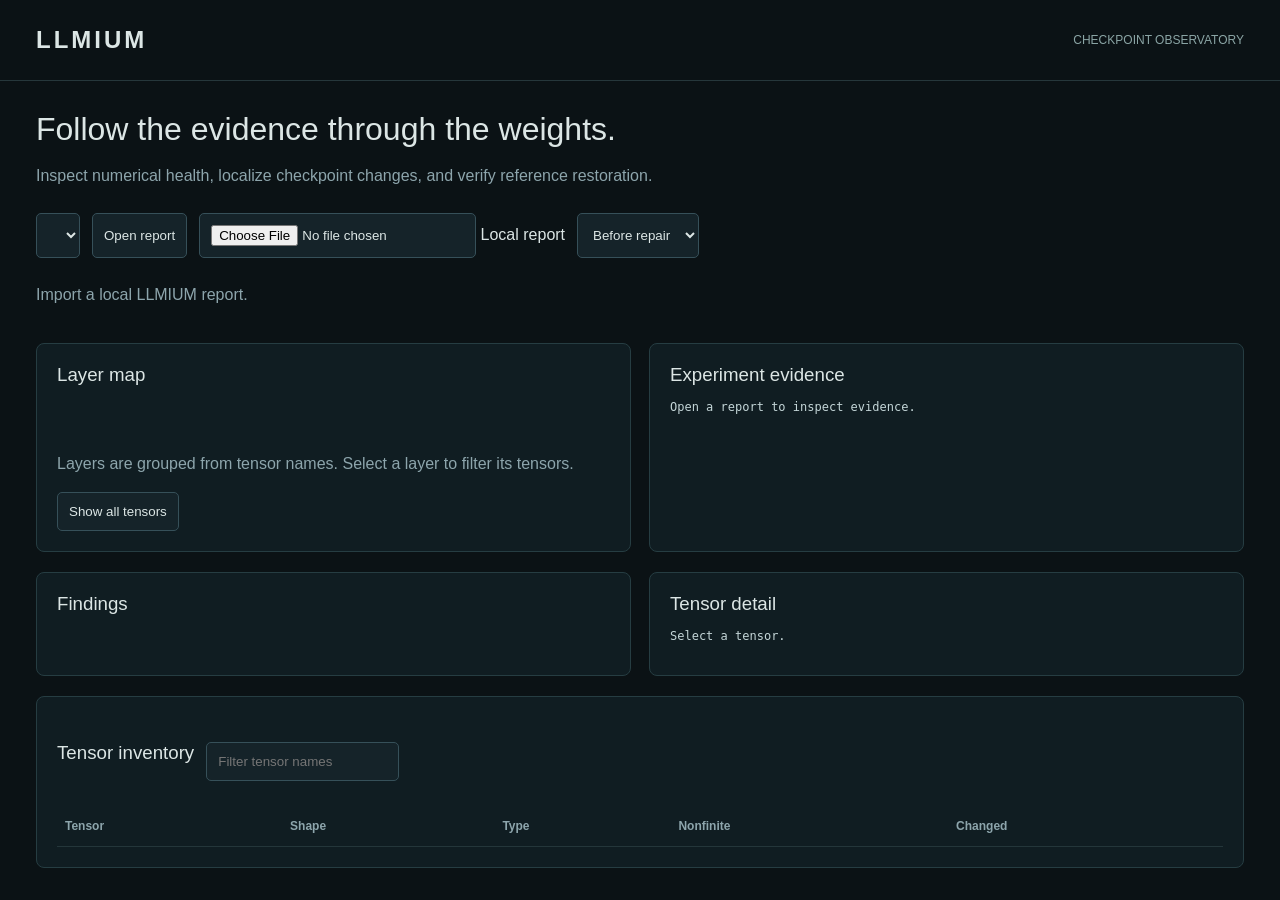
==== web/index.html @ e1278e54 "Port assessment, repair, experiments and MCP server to Rust" ====
<!doctype html>
<html lang="en"><meta charset="utf-8"><meta name="viewport" content="width=device-width,initial-scale=1">
<title>LLMIUM · Checkpoint Observatory</title>
<style>
:root{font-family:Segoe UI,Arial,sans-serif;color:#dce6e5;background:#0b1215}*{box-sizing:border-box}body{margin:0}header{padding:26px 36px;border-bottom:1px solid #26373b;display:flex;justify-content:space-between;align-items:center}h1{font-size:24px;letter-spacing:3px;margin:0}header span{font-size:12px;color:#8ba5a5}main{padding:30px 36px;max-width:1600px;margin:auto}h2{font-weight:400;font-size:32px;margin:0 0 10px}p{color:#8da5ac;line-height:1.5}select,input,button{background:#152329;color:#dce6e5;border:1px solid #365059;padding:11px;border-radius:5px}button{cursor:pointer}button:hover{border-color:#70e1be}.toolbar{display:flex;gap:12px;flex-wrap:wrap;margin:25px 0}.stats{display:grid;grid-template-columns:repeat(4,1fr);gap:14px}.card{border:1px solid #263d42;background:#101d22;padding:20px;border-radius:8px}.card strong{display:block;font-size:28px;margin-top:10px}.label{font-size:12px;letter-spacing:1px;color:#8da5ac}.columns{display:grid;grid-template-columns:1fr 1fr;gap:18px;margin:20px 0}.graph{display:flex;gap:8px;flex-wrap:wrap;padding:18px 0}.node{min-width:85px;text-align:left}.node strong{display:block;color:#70e1be;font-size:16px}.node.warn{border-color:#dc9373}.node.active{background:#254b45}h3{font-weight:500;margin:0 0 14px}pre{white-space:pre-wrap;overflow-wrap:anywhere;font-size:12px;color:#c4d6d8}table{width:100%;border-collapse:collapse;font-size:12px}td,th{padding:13px 8px;text-align:left;border-bottom:1px solid #24363a}td:first-child{word-break:break-all}th{color:#8da5ac}tr{cursor:pointer}tr:hover{background:#19302f}.high{color:#ffad89}.good{color:#70e1be}.finding{padding:12px 0;border-bottom:1px solid #293d41}#status{min-height:24px}#tablewrap{overflow:auto;max-height:440px}@media(max-width:850px){.stats{grid-template-columns:repeat(2,1fr)}.columns{grid-template-columns:1fr}main{padding:20px}header{padding:20px}}
</style>
<header><h1>LLMIUM</h1><span>CHECKPOINT OBSERVATORY</span></header>
<main><h2>Follow the evidence through the weights.</h2><p>Inspect numerical health, localize checkpoint changes, and verify reference restoration.</p>
<div class="toolbar"><select id="reports" aria-label="Report"></select><button id="load">Open report</button><label><input type="file" id="file" accept="application/json"> Local report</label><select id="phase" aria-label="Demo phase"><option value="before">Before repair</option><option value="after">After repair</option></select></div>
<p id="status" role="status">Loading reports…</p><div class="stats" id="stats"></div>
<div class="columns"><section class="card"><h3>Layer map</h3><div id="graph" class="graph"></div><p>Layers are grouped from tensor names. Select a layer to filter its tensors.</p><button id="clear">Show all tensors</button></section><section class="card"><h3>Experiment evidence</h3><pre id="experiment">Open a report to inspect evidence.</pre></section></div>
<div class="columns"><section class="card"><h3>Findings</h3><div id="findings"></div></section><section class="card"><h3>Tensor detail</h3><pre id="detail">Select a tensor.</pre></section></div>
<section class="card"><div class="toolbar"><h3>Tensor inventory</h3><input id="search" placeholder="Filter tensor names" aria-label="Filter tensor names"></div><div id="tablewrap"><table><thead><tr><th>Tensor</th><th>Shape</th><th>Type</th><th>Nonfinite</th><th>Changed</th></tr></thead><tbody id="rows"></tbody></table></div></section>
</main>
<script>
let documentData, report, layer=null;
const $=id=>document.getElementById(id);
function element(tag,text,cls){const e=document.createElement(tag);e.textContent=text;if(cls)e.className=cls;return e}
function layerName(name){const m=name.match(/(?:layers|blocks|h)\.(\d+)/);return m?m[1]:'other'}
function render(){report=documentData.before?documentData[$('phase').value]:documentData;if(!report||!Array.isArray(report.tensors))throw Error('Choose an LLMIUM scan or demo report');$('phase').hidden=!documentData.before;$('stats').replaceChildren();for(const [label,value] of [['PARAMETERS',report.parameters.toLocaleString()],['TENSORS',report.tensors.length],['NONFINITE',report.tensors.reduce((n,t)=>n+t.nonfinite,0)],['CHANGED ELEMENTS',report.reference?report.tensors.reduce((n,t)=>n+(t.changed_elements||0),0).toLocaleString():'No reference']]){const c=element('div','','card');c.append(element('span',label,'label'),element('strong',value));$('stats').append(c)}$('status').textContent=(documentData.synthetic?'SYNTHETIC DEMONSTRATION · ':documentData.seeded_fault?'SEEDED NUMERICAL FAULT · ':'')+report.coverage;$('experiment').textContent=documentData.forward_pass?JSON.stringify({experiment:documentData.experiment,forward_pass:documentData.forward_pass,exact_forward_recovery:documentData.exact_forward_recovery,limits:documentData.limits},null,2):report.interpretation;$('findings').replaceChildren();for(const f of report.findings){const e=element('div','','finding');e.append(element('strong',f.rule,f.severity==='high'?'high':''),element('p',f.tensor+' — '+f.evidence));$('findings').append(e)}if(!report.findings.length)$('findings').append(element('p','No findings under implemented checks.'));$('graph').replaceChildren();const groups=[...new Set(report.tensors.map(t=>layerName(t.name)))];for(const g of groups){const ts=report.tensors.filter(t=>layerName(t.name)===g);const b=element('button','','node'+(ts.some(t=>t.nonfinite||t.changed_elements)?' warn':''));b.append(element('strong',g==='other'?'Other':'Layer '+g),element('span',ts.length+' tensors'));b.onclick=()=>{layer=g;table()};$('graph').append(b)}$('detail').textContent='Select a tensor.';table()}
function table(){$('rows').replaceChildren();const filtered=report.tensors.filter(t=>(layer===null||layerName(t.name)===layer)&&t.name.includes($('search').value));for(const t of filtered){const row=element('tr','');for(const v of [t.name,t.shape.join(' × '),t.dtype,t.nonfinite,t.changed_elements??'—'])row.append(element('td',v));row.onclick=()=>{$('detail').textContent=JSON.stringify(t,null,2)};$('rows').append(row)}}
async function openReport(){try{const response=await fetch('/api/report?path='+encodeURIComponent($('reports').value));if(!response.ok)throw Error('Report unavailable');documentData=await response.json();layer=null;render()}catch(e){$('status').textContent=e.message}}
$('load').onclick=openReport;$('phase').onchange=()=>{try{render()}catch(e){$('status').textContent=e.message}};$('clear').onclick=()=>{layer=null;table()};$('search').oninput=()=>{if(report)table()};$('file').onchange=async e=>{try{documentData=JSON.parse(await e.target.files[0].text());layer=null;render()}catch(error){$('status').textContent=error.message}};
fetch('/api/reports').then(r=>r.json()).then(paths=>{$('reports').replaceChildren(...paths.map(p=>{const o=element('option',p);o.value=p;return o}));if(paths.length)openReport();else $('status').textContent='Import a report or run llmium demo.'}).catch(()=>{$('status').textContent='Import a local LLMIUM report.'});
</script></html>
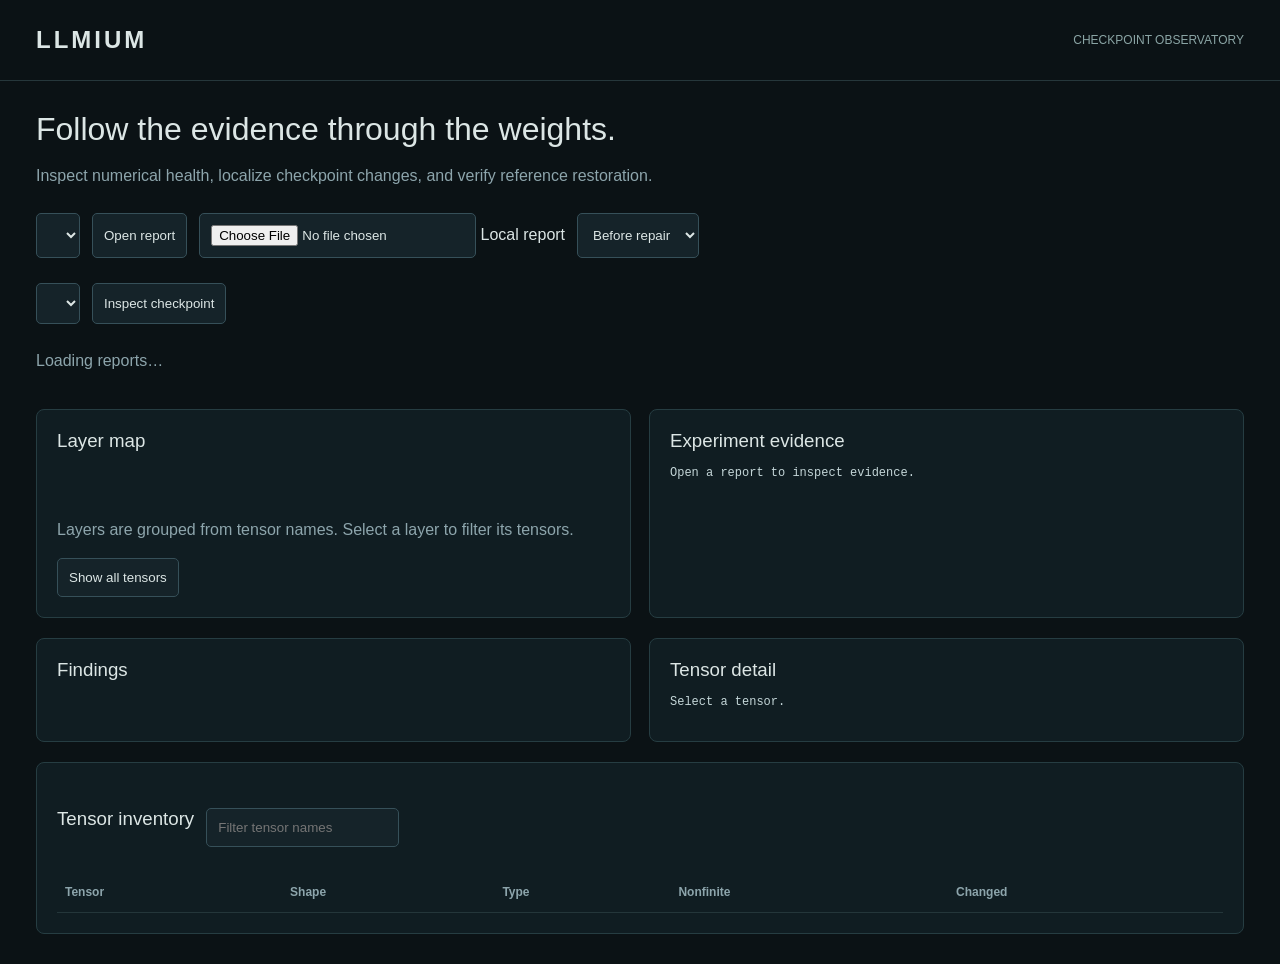
==== commit 8c9465b9: "Add validated Qwen topology and exact weight tile explorer" ====
--- a/web/index.html
+++ b/web/index.html
@@ -4,23 +4,224 @@
 <style>
 :root{font-family:Segoe UI,Arial,sans-serif;color:#dce6e5;background:#0b1215}*{box-sizing:border-box}body{margin:0}header{padding:26px 36px;border-bottom:1px solid #26373b;display:flex;justify-content:space-between;align-items:center}h1{font-size:24px;letter-spacing:3px;margin:0}header span{font-size:12px;color:#8ba5a5}main{padding:30px 36px;max-width:1600px;margin:auto}h2{font-weight:400;font-size:32px;margin:0 0 10px}p{color:#8da5ac;line-height:1.5}select,input,button{background:#152329;color:#dce6e5;border:1px solid #365059;padding:11px;border-radius:5px}button{cursor:pointer}button:hover{border-color:#70e1be}.toolbar{display:flex;gap:12px;flex-wrap:wrap;margin:25px 0}.stats{display:grid;grid-template-columns:repeat(4,1fr);gap:14px}.card{border:1px solid #263d42;background:#101d22;padding:20px;border-radius:8px}.card strong{display:block;font-size:28px;margin-top:10px}.label{font-size:12px;letter-spacing:1px;color:#8da5ac}.columns{display:grid;grid-template-columns:1fr 1fr;gap:18px;margin:20px 0}.graph{display:flex;gap:8px;flex-wrap:wrap;padding:18px 0}.node{min-width:85px;text-align:left}.node strong{display:block;color:#70e1be;font-size:16px}.node.warn{border-color:#dc9373}.node.active{background:#254b45}h3{font-weight:500;margin:0 0 14px}pre{white-space:pre-wrap;overflow-wrap:anywhere;font-size:12px;color:#c4d6d8}table{width:100%;border-collapse:collapse;font-size:12px}td,th{padding:13px 8px;text-align:left;border-bottom:1px solid #24363a}td:first-child{word-break:break-all}th{color:#8da5ac}tr{cursor:pointer}tr:hover{background:#19302f}.high{color:#ffad89}.good{color:#70e1be}.finding{padding:12px 0;border-bottom:1px solid #293d41}#status{min-height:24px}#tablewrap{overflow:auto;max-height:440px}@media(max-width:850px){.stats{grid-template-columns:repeat(2,1fr)}.columns{grid-template-columns:1fr}main{padding:20px}header{padding:20px}}
 </style>
+<style>
+.atlas-controls{display:flex;gap:10px;align-items:center;flex-wrap:wrap}.atlas-controls input[type=number]{width:100px}.atlas-columns{display:grid;grid-template-columns:minmax(0,1fr) minmax(0,1fr);gap:18px;margin:20px 0}.atlas-scroll{overflow:auto;max-height:620px}.atlas-diagram{display:block;width:100%;min-width:650px}.atlas-diagram text{fill:#dce6e5;font:13px Segoe UI,Arial,sans-serif}.atlas-diagram .module rect{fill:#152a30;stroke:#40656b}.atlas-diagram .module[role=button]{cursor:pointer}.atlas-diagram .module[role=button]:hover rect,.atlas-diagram .module:focus rect{stroke:#70e1be;stroke-width:3}.atlas-diagram .module.selected rect{stroke:#70e1be;stroke-width:3}.atlas-tensor{max-width:100%;width:100%}.weight-table td,.weight-table th{padding:3px}.weight-table button{padding:5px;min-width:57px;font-size:11px;border-color:#294449}.weight-table button.fault{background:#81452f!important;color:white}.weight-table button.drift{outline:2px solid #efb47d;outline-offset:-2px}.atlas-note{font-size:12px}.atlas-group{margin-bottom:14px}.atlas-group button{margin:3px}#atlas-connections{min-width:620px;width:100%;display:block}#atlas-connections text{fill:#b6d0d1;font:12px Segoe UI,Arial,sans-serif}@media(max-width:1050px){.atlas-columns{grid-template-columns:1fr}}
+</style>
+<style>
+.toolbar>select{max-width:100%}.atlas-controls label{max-width:100%;display:flex;gap:8px;align-items:center;flex-wrap:wrap}.atlas-controls select{min-width:0;max-width:100%}.atlas-columns>.card{min-width:0}@media(max-width:1050px){.atlas-columns{grid-template-columns:minmax(0,1fr)}}
+</style>
 <header><h1>LLMIUM</h1><span>CHECKPOINT OBSERVATORY</span></header>
 <main><h2>Follow the evidence through the weights.</h2><p>Inspect numerical health, localize checkpoint changes, and verify reference restoration.</p>
 <div class="toolbar"><select id="reports" aria-label="Report"></select><button id="load">Open report</button><label><input type="file" id="file" accept="application/json"> Local report</label><select id="phase" aria-label="Demo phase"><option value="before">Before repair</option><option value="after">After repair</option></select></div>
-<p id="status" role="status">Loading reports…</p><div class="stats" id="stats"></div>
+<div class="toolbar"><select id="atlas-model" aria-label="Registered checkpoint"></select><button id="atlas-open">Inspect checkpoint</button><span id="atlas-registration" class="atlas-note"></span></div>
+<p id="status" role="status">Loading reports…</p>
+<section id="atlas" hidden>
+<h3>Network and parameter explorer</h3><p id="atlas-summary"></p><p id="atlas-basis" class="atlas-note"></p>
+<section class="card"><h3>Model dataflow</h3><div id="atlas-endpoints" class="atlas-group"></div><div id="atlas-layers" class="graph"></div></section>
+<div class="atlas-columns">
+<section class="card"><h3 id="atlas-block-heading">Decoder block</h3><div class="atlas-scroll"><svg id="atlas-block" class="atlas-diagram" viewBox="0 0 900 1260" role="img" aria-label="Decoder block dataflow"></svg></div><p class="atlas-note">Select a parameterized module to inspect its weights. Arrows describe the architecture adapter's dataflow. Residual paths run along the sides.</p></section>
+<section class="card"><h3>Actual parameter bytes</h3>
+<div class="toolbar"><input id="atlas-filter" placeholder="Find a tensor" aria-label="Find atlas tensor"></div>
+<select id="atlas-tensor" class="atlas-tensor" aria-label="Atlas tensor"></select><p id="atlas-tensor-shape"></p>
+<div class="atlas-controls"><label>Compare <select id="atlas-reference" aria-label="Tile reference"></select></label><label>Tile size <select id="atlas-size" aria-label="Weight tile size"><option>8</option><option selected>16</option><option>32</option><option>64</option></select></label></div>
+<div class="toolbar atlas-controls"><label>Row <input id="atlas-row" type="number" min="0" value="0"></label><label>Column <input id="atlas-column" type="number" min="0" value="0"></label><button id="atlas-read">Read tile</button></div>
+<div class="atlas-controls"><button id="atlas-next-row">Next rows</button><button id="atlas-next-column">Next columns</button><label>Flat index <input id="atlas-flat" type="number" min="0" value="0"></label><button id="atlas-jump">Go to index</button></div>
+<p id="atlas-tile-status" role="status"></p><div class="atlas-scroll"><table id="atlas-weight-table" class="weight-table" aria-label="Actual weight matrix tile"></table></div>
+<pre id="atlas-cell">Select a weight to inspect its raw representation.</pre>
+</section></div>
+<section class="card"><h3>Connections in the selected matrix tile</h3><p class="atlas-note">Columns and rows are parameter coordinates. Each line is an actual stored weight. Green is positive, pink is negative, and orange marks nonfinite or changed values. This view covers the selected tile; use row, column or flat-index navigation to inspect other coordinates.</p><div class="atlas-scroll"><svg id="atlas-connections" viewBox="0 0 720 460" role="img" aria-label="Weight connections for the selected tile"></svg></div></section>
+<p id="atlas-limits" class="atlas-note"></p>
+</section>
+<section id="runtime" hidden><h3>Full-model runtime evidence</h3><p id="runtime-summary"></p><div id="runtime-evaluations"></div></section>
+<div id="assessment"><div class="stats" id="stats"></div>
 <div class="columns"><section class="card"><h3>Layer map</h3><div id="graph" class="graph"></div><p>Layers are grouped from tensor names. Select a layer to filter its tensors.</p><button id="clear">Show all tensors</button></section><section class="card"><h3>Experiment evidence</h3><pre id="experiment">Open a report to inspect evidence.</pre></section></div>
 <div class="columns"><section class="card"><h3>Findings</h3><div id="findings"></div></section><section class="card"><h3>Tensor detail</h3><pre id="detail">Select a tensor.</pre></section></div>
 <section class="card"><div class="toolbar"><h3>Tensor inventory</h3><input id="search" placeholder="Filter tensor names" aria-label="Filter tensor names"></div><div id="tablewrap"><table><thead><tr><th>Tensor</th><th>Shape</th><th>Type</th><th>Nonfinite</th><th>Changed</th></tr></thead><tbody id="rows"></tbody></table></div></section>
-</main>
+</div></main>
+<script src="/atlas.js"></script>
 <script>
-let documentData, report, layer=null;
-const $=id=>document.getElementById(id);
-function element(tag,text,cls){const e=document.createElement(tag);e.textContent=text;if(cls)e.className=cls;return e}
-function layerName(name){const m=name.match(/(?:layers|blocks|h)\.(\d+)/);return m?m[1]:'other'}
-function render(){report=documentData.before?documentData[$('phase').value]:documentData;if(!report||!Array.isArray(report.tensors))throw Error('Choose an LLMIUM scan or demo report');$('phase').hidden=!documentData.before;$('stats').replaceChildren();for(const [label,value] of [['PARAMETERS',report.parameters.toLocaleString()],['TENSORS',report.tensors.length],['NONFINITE',report.tensors.reduce((n,t)=>n+t.nonfinite,0)],['CHANGED ELEMENTS',report.reference?report.tensors.reduce((n,t)=>n+(t.changed_elements||0),0).toLocaleString():'No reference']]){const c=element('div','','card');c.append(element('span',label,'label'),element('strong',value));$('stats').append(c)}$('status').textContent=(documentData.synthetic?'SYNTHETIC DEMONSTRATION · ':documentData.seeded_fault?'SEEDED NUMERICAL FAULT · ':'')+report.coverage;$('experiment').textContent=documentData.forward_pass?JSON.stringify({experiment:documentData.experiment,forward_pass:documentData.forward_pass,exact_forward_recovery:documentData.exact_forward_recovery,limits:documentData.limits},null,2):report.interpretation;$('findings').replaceChildren();for(const f of report.findings){const e=element('div','','finding');e.append(element('strong',f.rule,f.severity==='high'?'high':''),element('p',f.tensor+' — '+f.evidence));$('findings').append(e)}if(!report.findings.length)$('findings').append(element('p','No findings under implemented checks.'));$('graph').replaceChildren();const groups=[...new Set(report.tensors.map(t=>layerName(t.name)))];for(const g of groups){const ts=report.tensors.filter(t=>layerName(t.name)===g);const b=element('button','','node'+(ts.some(t=>t.nonfinite||t.changed_elements)?' warn':''));b.append(element('strong',g==='other'?'Other':'Layer '+g),element('span',ts.length+' tensors'));b.onclick=()=>{layer=g;table()};$('graph').append(b)}$('detail').textContent='Select a tensor.';table()}
-function table(){$('rows').replaceChildren();const filtered=report.tensors.filter(t=>(layer===null||layerName(t.name)===layer)&&t.name.includes($('search').value));for(const t of filtered){const row=element('tr','');for(const v of [t.name,t.shape.join(' × '),t.dtype,t.nonfinite,t.changed_elements??'—'])row.append(element('td',v));row.onclick=()=>{$('detail').textContent=JSON.stringify(t,null,2)};$('rows').append(row)}}
-async function openReport(){try{const response=await fetch('/api/report?path='+encodeURIComponent($('reports').value));if(!response.ok)throw Error('Report unavailable');documentData=await response.json();layer=null;render()}catch(e){$('status').textContent=e.message}}
-$('load').onclick=openReport;$('phase').onchange=()=>{try{render()}catch(e){$('status').textContent=e.message}};$('clear').onclick=()=>{layer=null;table()};$('search').oninput=()=>{if(report)table()};$('file').onchange=async e=>{try{documentData=JSON.parse(await e.target.files[0].text());layer=null;render()}catch(error){$('status').textContent=error.message}};
-fetch('/api/reports').then(r=>r.json()).then(paths=>{$('reports').replaceChildren(...paths.map(p=>{const o=element('option',p);o.value=p;return o}));if(paths.length)openReport();else $('status').textContent='Import a report or run llmium demo.'}).catch(()=>{$('status').textContent='Import a local LLMIUM report.'});
+let documentData;
+let report;
+let layer = null;
+let loadSequence = 0;
+const $ = id => document.getElementById(id);
+
+function element(tag, text, className) {
+    const node = document.createElement(tag);
+    node.textContent = text;
+    if (className) node.className = className;
+    return node;
+}
+
+function layerName(name) {
+    const match = name.match(/(?:layers|blocks|h)\.(\d+)/);
+    return match ? match[1] : 'other';
+}
+
+function renderRuntime() {
+    window.atlasUI.cancel();
+    $('atlas').hidden = true;
+    const comparison = documentData.report_type === 'runtime_comparison';
+    const stages = comparison ? ['reference', 'candidate', 'repaired'].map(label => [label, documentData.stages[label]]) : [['evaluation', documentData]];
+    $('phase').hidden = true;
+    $('assessment').hidden = true;
+    $('runtime').hidden = false;
+    $('status').textContent = comparison ? 'CONTROLLED FULL-MODEL COMPARISON' : 'FULL-MODEL RUNTIME EVALUATION';
+    $('runtime-summary').textContent = comparison ?
+        'Verified recovery ' + documentData.recovery_verified + ' · Exact logit recovery ' + documentData.exact_logit_recovery +
+        ' · Candidate nonfinite logits ' + documentData.candidate_nonfinite_logits :
+        documentData.runtime + ' · ' + documentData.dtype + ' · ' + documentData.decoding;
+    $('runtime-evaluations').replaceChildren();
+    for (const [label, stage] of stages) {
+      if (!Array.isArray(stage.evaluations)) throw Error('Runtime report has no evaluations');
+      for (const evaluation of stage.evaluations) {
+        const card = element('section', '', 'card');
+        card.style.marginBottom = '18px';
+        card.append(element('p', label.toUpperCase() + ' · ' + stage.dtype, 'label'));
+        card.append(element('h3', evaluation.prompt));
+        card.append(element('p', evaluation.generated_text || 'Generation stopped before decoded output.'));
+        const failed = evaluation.steps.some(step => step.nonfinite_logits > 0);
+        card.append(element('p', evaluation.stop_reason, failed ? 'high' : 'good'));
+        const evidence = element('details', '');
+        evidence.append(element('summary', 'Token and logit evidence'));
+        evidence.append(element('pre', JSON.stringify({
+            input_token_ids: evaluation.input_token_ids,
+            generated_token_ids: evaluation.generated_token_ids,
+            steps: evaluation.steps,
+            elapsed_seconds: evaluation.elapsed_seconds
+        }, null, 2)));
+        card.append(evidence);
+        $('runtime-evaluations').append(card);
+      }
+    }
+    $('runtime-evaluations').append(element('p', documentData.interpretation));
+}
+
+function render() {
+    if (documentData.report_type === 'checkpoint_atlas') {
+        window.atlasUI.show(documentData, null);
+        return;
+    }
+    window.atlasUI.cancel();
+    $('atlas').hidden = true;
+    if (['runtime_evaluation', 'runtime_comparison'].includes(documentData.report_type)) {
+        renderRuntime();
+        return;
+    }
+    report = documentData.before ? documentData[$('phase').value] : documentData;
+    if (!report || !Array.isArray(report.tensors)) throw Error('Choose an LLMIUM assessment, demo, or runtime report');
+    $('runtime').hidden = true;
+    $('assessment').hidden = false;
+    $('phase').hidden = !documentData.before;
+    $('stats').replaceChildren();
+    const metrics = [
+        ['PARAMETERS', report.parameters.toLocaleString()],
+        ['TENSORS', report.tensors.length],
+        ['NONFINITE', report.tensors.reduce((sum, tensor) => sum + tensor.nonfinite, 0)],
+        ['CHANGED ELEMENTS', report.reference ? report.tensors.reduce((sum, tensor) => sum + (tensor.changed_elements || 0), 0).toLocaleString() : 'No reference']
+    ];
+    for (const [label, value] of metrics) {
+        const card = element('div', '', 'card');
+        card.append(element('span', label, 'label'), element('strong', value));
+        $('stats').append(card);
+    }
+    let experimentLabel = '';
+    if (documentData.synthetic) experimentLabel = 'SYNTHETIC DEMONSTRATION · ';
+    else if (documentData.seeded_fault) experimentLabel = 'SEEDED NUMERICAL FAULT · ';
+    $('status').textContent = experimentLabel + report.coverage;
+    $('experiment').textContent = documentData.forward_pass ? JSON.stringify({
+        experiment: documentData.experiment,
+        forward_pass: documentData.forward_pass,
+        exact_forward_recovery: documentData.exact_forward_recovery,
+        limits: documentData.limits
+    }, null, 2) : report.interpretation;
+    $('findings').replaceChildren();
+    for (const finding of report.findings) {
+        const node = element('div', '', 'finding');
+        node.append(element('strong', finding.rule, finding.severity === 'high' ? 'high' : ''));
+        node.append(element('p', finding.tensor + ' — ' + finding.evidence));
+        $('findings').append(node);
+    }
+    if (!report.findings.length) $('findings').append(element('p', 'No findings under implemented checks.'));
+    $('graph').replaceChildren();
+    const groups = [...new Set(report.tensors.map(tensor => layerName(tensor.name)))];
+    groups.sort((a, b) => a.localeCompare(b, undefined, {numeric: true}));
+    for (const group of groups) {
+        const tensors = report.tensors.filter(tensor => layerName(tensor.name) === group);
+        const changed = tensors.some(tensor => tensor.nonfinite || tensor.changed_elements);
+        const button = element('button', '', 'node' + (changed ? ' warn' : ''));
+        button.append(element('strong', group === 'other' ? 'Other' : 'Layer ' + group));
+        button.append(element('span', tensors.length + ' tensors'));
+        button.onclick = () => { layer = group; table(); };
+        $('graph').append(button);
+    }
+    $('detail').textContent = 'Select a tensor.';
+    table();
+}
+
+function table() {
+    if (!report) return;
+    $('rows').replaceChildren();
+    const filtered = report.tensors.filter(tensor =>
+        (layer === null || layerName(tensor.name) === layer) && tensor.name.includes($('search').value));
+    for (const tensor of filtered) {
+        const row = element('tr', '');
+        for (const value of [tensor.name, tensor.shape.join(' × '), tensor.dtype, tensor.nonfinite, tensor.changed_elements ?? '—']) {
+            row.append(element('td', value));
+        }
+        row.onclick = () => { $('detail').textContent = JSON.stringify(tensor, null, 2); };
+        $('rows').append(row);
+    }
+}
+
+async function openReport() {
+    window.atlasUI.cancel();
+    const sequence = ++loadSequence;
+    try {
+        const response = await fetch('/api/report?path=' + encodeURIComponent($('reports').value));
+        if (!response.ok) throw Error('Report unavailable');
+        const data = await response.json();
+        if (sequence !== loadSequence) return;
+        documentData = data;
+        layer = null;
+        render();
+    } catch (error) {
+        if (sequence === loadSequence) $('status').textContent = error.message;
+    }
+}
+
+$('load').onclick = openReport;
+$('phase').onchange = () => {
+    try { render(); } catch (error) { $('status').textContent = error.message; }
+};
+$('clear').onclick = () => { layer = null; table(); };
+$('search').oninput = table;
+$('file').onchange = async event => {
+    window.atlasUI.cancel();
+    const sequence = ++loadSequence;
+    try {
+        const data = JSON.parse(await event.target.files[0].text());
+        if (sequence !== loadSequence) return;
+        documentData = data;
+        layer = null;
+        render();
+    } catch (error) { if (sequence === loadSequence) $('status').textContent = error.message; }
+};
+
+window.atlasUI.initialize(() => { ++loadSequence; });
+fetch('/api/reports').then(response => response.json()).then(paths => {
+    $('reports').replaceChildren(...paths.map(path => {
+        const option = element('option', path);
+        option.value = path;
+        return option;
+    }));
+    if (loadSequence !== 0) return;
+    if (!paths.length) {
+        $('status').textContent = 'Import a report or run llmium demo.';
+        return;
+    }
+    $('reports').value = paths.find(path => path.startsWith('qwen-rust') && path.endsWith('/demo.json')) ||
+        (paths.includes('rust-demo/demo.json') ? 'rust-demo/demo.json' : paths[0]);
+    openReport();
+}).catch(() => { if (loadSequence === 0) $('status').textContent = 'Import a local LLMIUM report.'; });
 </script></html>
-
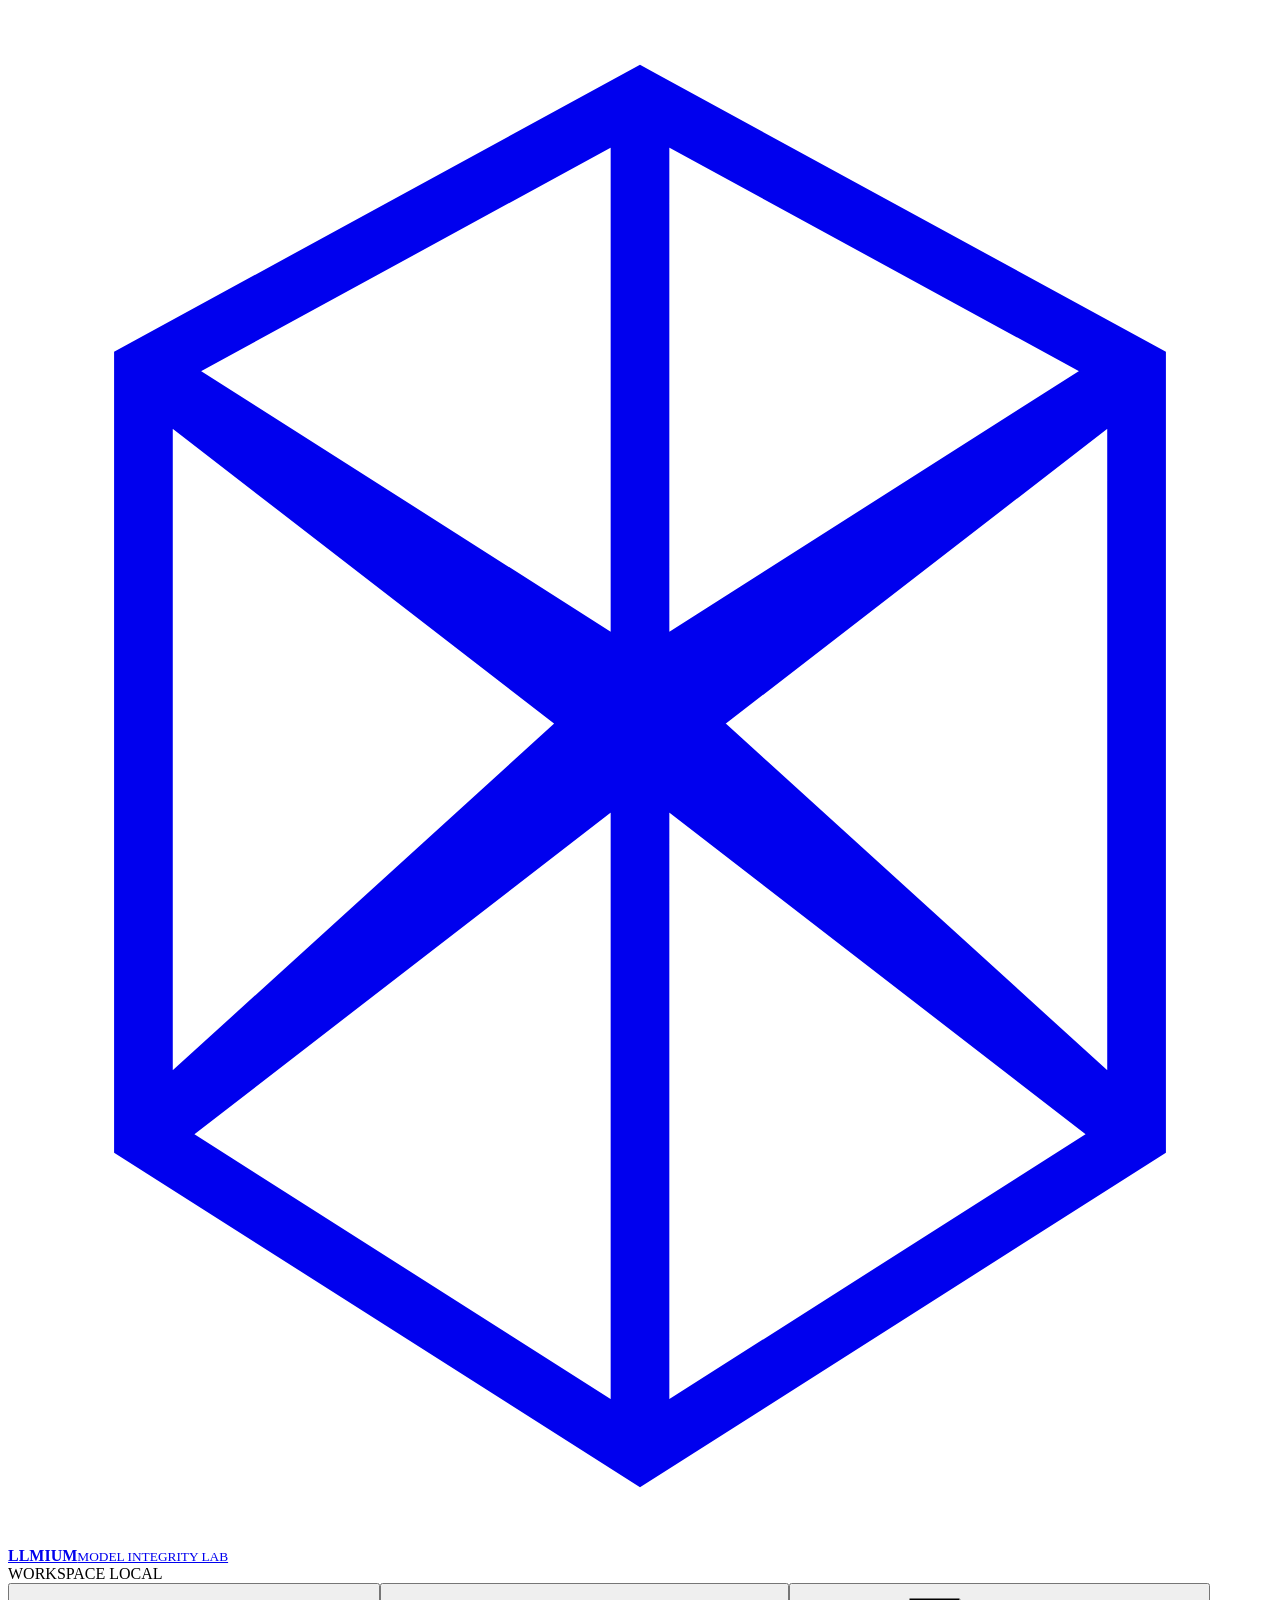
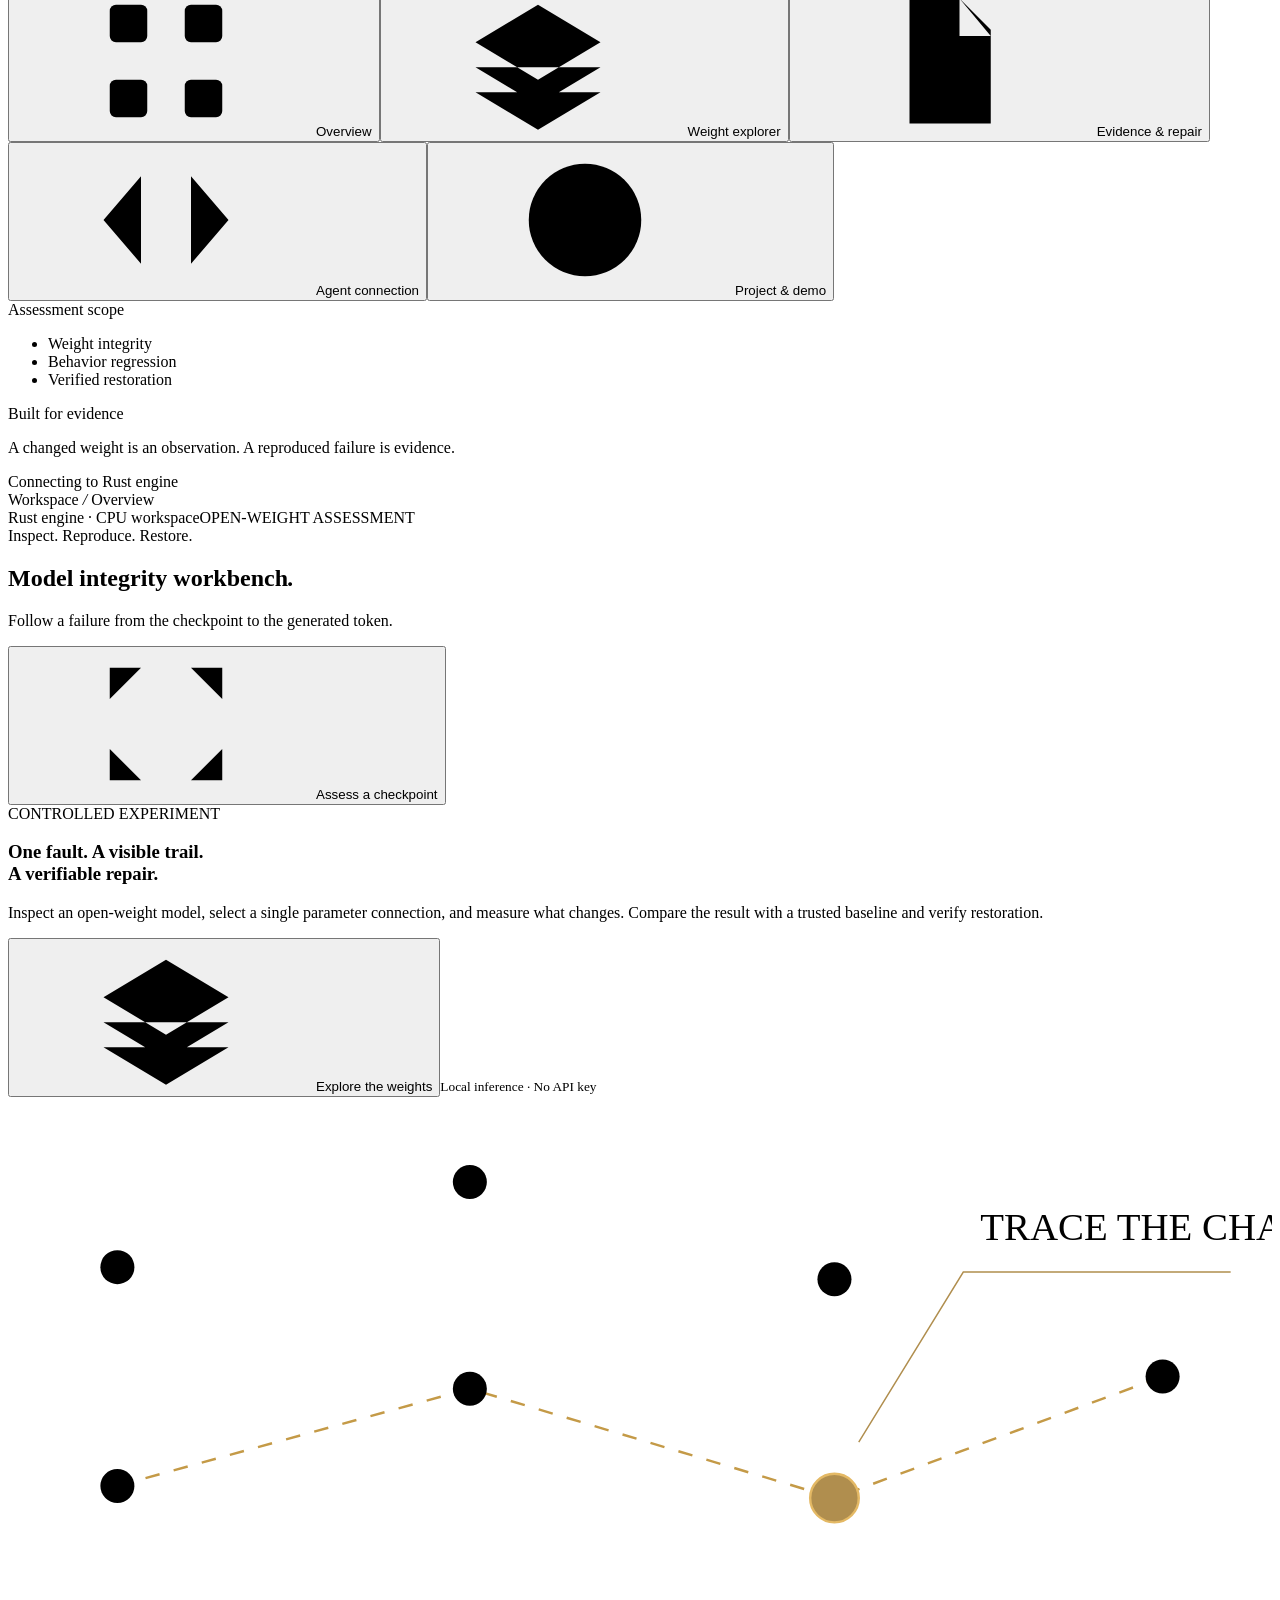
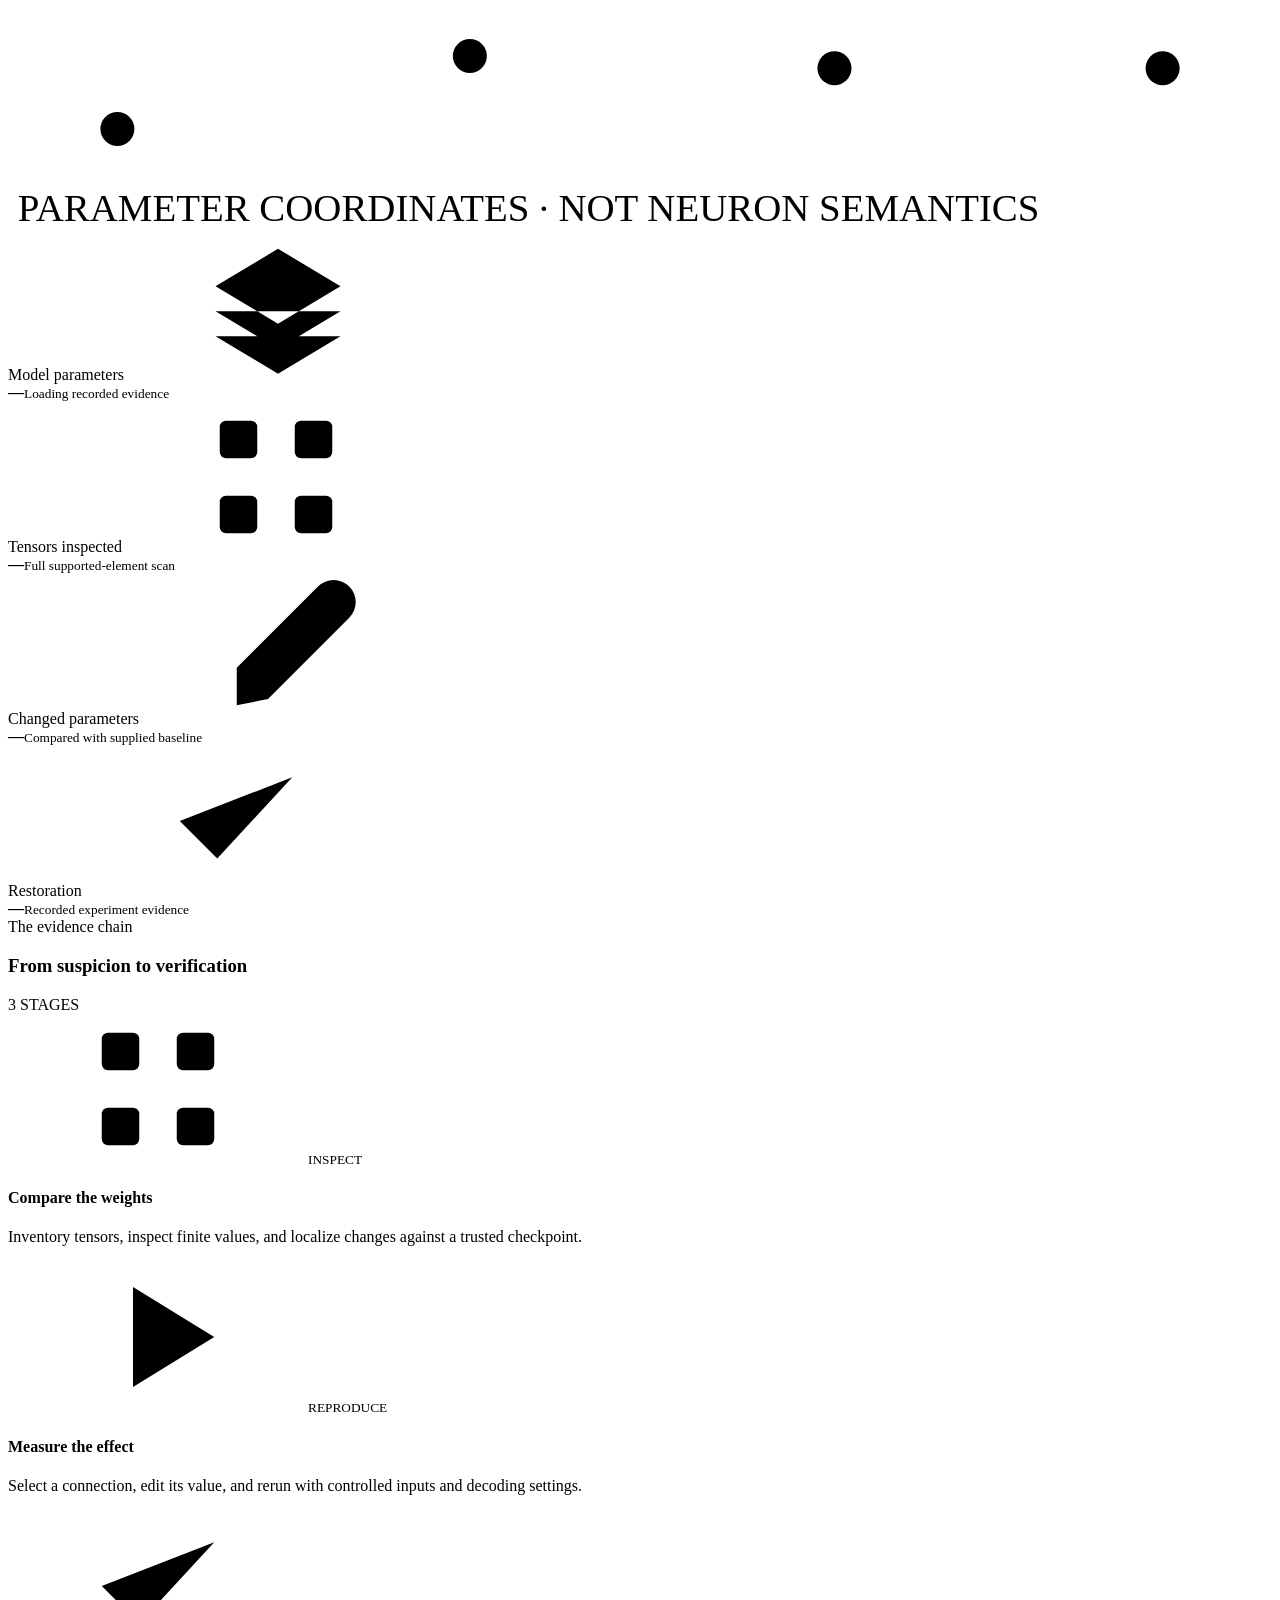
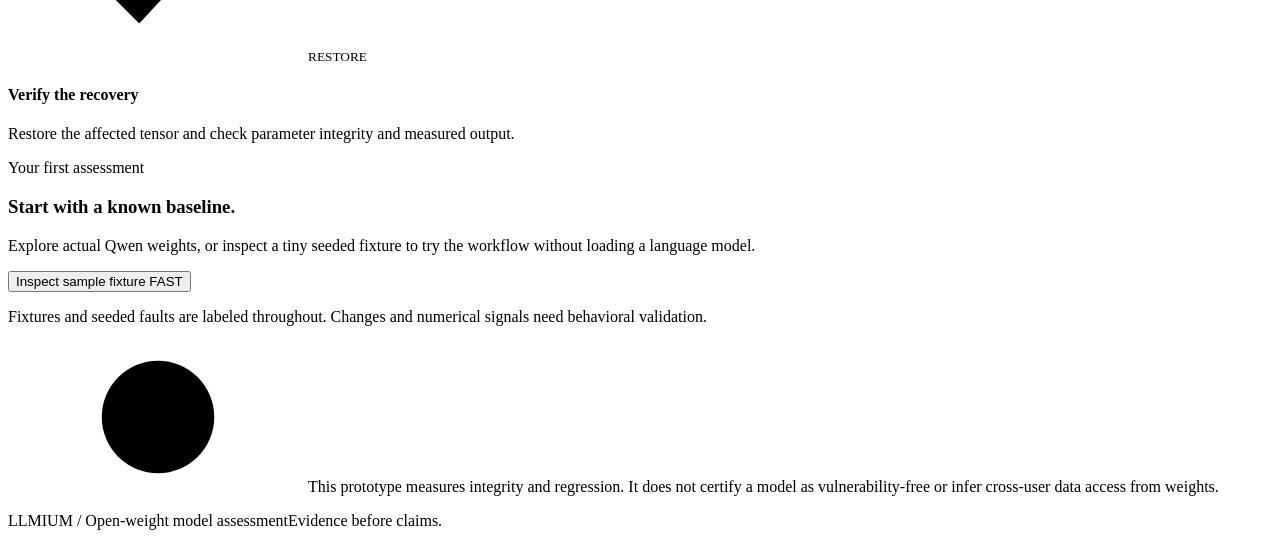
==== commit 3cfff349: "Add interactive parameter experiments and reference-based workbench" ====
--- a/web/index.html
+++ b/web/index.html
@@ -1,22 +1,27 @@
 <!doctype html>
-<html lang="en"><meta charset="utf-8"><meta name="viewport" content="width=device-width,initial-scale=1">
-<title>LLMIUM · Checkpoint Observatory</title>
-<style>
-:root{font-family:Segoe UI,Arial,sans-serif;color:#dce6e5;background:#0b1215}*{box-sizing:border-box}body{margin:0}header{padding:26px 36px;border-bottom:1px solid #26373b;display:flex;justify-content:space-between;align-items:center}h1{font-size:24px;letter-spacing:3px;margin:0}header span{font-size:12px;color:#8ba5a5}main{padding:30px 36px;max-width:1600px;margin:auto}h2{font-weight:400;font-size:32px;margin:0 0 10px}p{color:#8da5ac;line-height:1.5}select,input,button{background:#152329;color:#dce6e5;border:1px solid #365059;padding:11px;border-radius:5px}button{cursor:pointer}button:hover{border-color:#70e1be}.toolbar{display:flex;gap:12px;flex-wrap:wrap;margin:25px 0}.stats{display:grid;grid-template-columns:repeat(4,1fr);gap:14px}.card{border:1px solid #263d42;background:#101d22;padding:20px;border-radius:8px}.card strong{display:block;font-size:28px;margin-top:10px}.label{font-size:12px;letter-spacing:1px;color:#8da5ac}.columns{display:grid;grid-template-columns:1fr 1fr;gap:18px;margin:20px 0}.graph{display:flex;gap:8px;flex-wrap:wrap;padding:18px 0}.node{min-width:85px;text-align:left}.node strong{display:block;color:#70e1be;font-size:16px}.node.warn{border-color:#dc9373}.node.active{background:#254b45}h3{font-weight:500;margin:0 0 14px}pre{white-space:pre-wrap;overflow-wrap:anywhere;font-size:12px;color:#c4d6d8}table{width:100%;border-collapse:collapse;font-size:12px}td,th{padding:13px 8px;text-align:left;border-bottom:1px solid #24363a}td:first-child{word-break:break-all}th{color:#8da5ac}tr{cursor:pointer}tr:hover{background:#19302f}.high{color:#ffad89}.good{color:#70e1be}.finding{padding:12px 0;border-bottom:1px solid #293d41}#status{min-height:24px}#tablewrap{overflow:auto;max-height:440px}@media(max-width:850px){.stats{grid-template-columns:repeat(2,1fr)}.columns{grid-template-columns:1fr}main{padding:20px}header{padding:20px}}
-</style>
-<style>
-.atlas-controls{display:flex;gap:10px;align-items:center;flex-wrap:wrap}.atlas-controls input[type=number]{width:100px}.atlas-columns{display:grid;grid-template-columns:minmax(0,1fr) minmax(0,1fr);gap:18px;margin:20px 0}.atlas-scroll{overflow:auto;max-height:620px}.atlas-diagram{display:block;width:100%;min-width:650px}.atlas-diagram text{fill:#dce6e5;font:13px Segoe UI,Arial,sans-serif}.atlas-diagram .module rect{fill:#152a30;stroke:#40656b}.atlas-diagram .module[role=button]{cursor:pointer}.atlas-diagram .module[role=button]:hover rect,.atlas-diagram .module:focus rect{stroke:#70e1be;stroke-width:3}.atlas-diagram .module.selected rect{stroke:#70e1be;stroke-width:3}.atlas-tensor{max-width:100%;width:100%}.weight-table td,.weight-table th{padding:3px}.weight-table button{padding:5px;min-width:57px;font-size:11px;border-color:#294449}.weight-table button.fault{background:#81452f!important;color:white}.weight-table button.drift{outline:2px solid #efb47d;outline-offset:-2px}.atlas-note{font-size:12px}.atlas-group{margin-bottom:14px}.atlas-group button{margin:3px}#atlas-connections{min-width:620px;width:100%;display:block}#atlas-connections text{fill:#b6d0d1;font:12px Segoe UI,Arial,sans-serif}@media(max-width:1050px){.atlas-columns{grid-template-columns:1fr}}
-</style>
-<style>
-.toolbar>select{max-width:100%}.atlas-controls label{max-width:100%;display:flex;gap:8px;align-items:center;flex-wrap:wrap}.atlas-controls select{min-width:0;max-width:100%}.atlas-columns>.card{min-width:0}@media(max-width:1050px){.atlas-columns{grid-template-columns:minmax(0,1fr)}}
-</style>
-<header><h1>LLMIUM</h1><span>CHECKPOINT OBSERVATORY</span></header>
-<main><h2>Follow the evidence through the weights.</h2><p>Inspect numerical health, localize checkpoint changes, and verify reference restoration.</p>
-<div class="toolbar"><select id="reports" aria-label="Report"></select><button id="load">Open report</button><label><input type="file" id="file" accept="application/json"> Local report</label><select id="phase" aria-label="Demo phase"><option value="before">Before repair</option><option value="after">After repair</option></select></div>
-<div class="toolbar"><select id="atlas-model" aria-label="Registered checkpoint"></select><button id="atlas-open">Inspect checkpoint</button><span id="atlas-registration" class="atlas-note"></span></div>
-<p id="status" role="status">Loading reports…</p>
+<html lang="en"><head><meta charset="utf-8"><meta name="viewport" content="width=device-width,initial-scale=1"><title>LLMIUM · Model integrity workbench</title><link rel="stylesheet" href="/workbench.css"></head><body>
+<svg xmlns="http://www.w3.org/2000/svg" style="display:none" aria-hidden="true"><symbol id="i-grid" viewBox="0 0 24 24"><rect x="3" y="3" width="6" height="6" rx="1"/><rect x="15" y="3" width="6" height="6" rx="1"/><rect x="3" y="15" width="6" height="6" rx="1"/><rect x="15" y="15" width="6" height="6" rx="1"/></symbol><symbol id="i-layers" viewBox="0 0 24 24"><path d="m12 3 10 6-10 6L2 9Zm-10 10 10 6 10-6M2 17l10 6 10-6"/></symbol><symbol id="i-file" viewBox="0 0 24 24"><path d="M6 2h8l5 5v15H6Zm8 0v6h5M9 12h7M9 16h7"/></symbol><symbol id="i-code" viewBox="0 0 24 24"><path d="m8 5-6 7 6 7m8-14 6 7-6 7m-3-17-2 20"/></symbol><symbol id="i-check" viewBox="0 0 24 24"><path d="m3 12 6 6L21 5"/></symbol><symbol id="i-scan" viewBox="0 0 24 24"><path d="M8 3H3v5m13-5h5v5M3 16v5h5m8 0h5v-5M6 12h12"/></symbol><symbol id="i-play" viewBox="0 0 24 24"><path d="m8 4 13 8-13 8Z"/></symbol><symbol id="i-info" viewBox="0 0 24 24"><circle cx="12" cy="12" r="9"/><path d="M12 10v7m0-11v1"/></symbol><symbol id="i-edit" viewBox="0 0 24 24"><path d="m15 4 5 5M3 21l5-1L21 7a3 3 0 0 0-5-5L3 15Z"/></symbol></svg>
+<aside class="sidebar"><a class="brand" href="#overview" aria-label="LLMIUM overview"><svg viewBox="0 0 28 34" fill="none" stroke="currentColor" stroke-width="1.3"><path d="m14 2 11 6v17l-11 7L3 25V8Zm0 0v30M3 8l22 17M25 8 3 25M3 8l11 7 11-7M3 25l11-10 11 10"/></svg><span><strong>LLMIUM</strong><small>MODEL INTEGRITY LAB</small></span></a><div class="nav-caption">WORKSPACE <span class="tag">LOCAL</span></div><nav aria-label="Workspace navigation"><button class="nav-item active" data-view="overview"><svg class="icon" aria-hidden="true"><use href="#i-grid"/></svg>Overview</button><button class="nav-item" data-view="explorer"><svg class="icon" aria-hidden="true"><use href="#i-layers"/></svg>Weight explorer</button><button class="nav-item" data-view="evidence"><svg class="icon" aria-hidden="true"><use href="#i-file"/></svg>Evidence & repair</button><button class="nav-item" data-view="agent"><svg class="icon" aria-hidden="true"><use href="#i-code"/></svg>Agent connection</button><button class="nav-item" data-view="project"><svg class="icon" aria-hidden="true"><use href="#i-info"/></svg>Project & demo</button></nav><div class="scope"><div class="eyebrow">Assessment scope</div><ul><li>Weight integrity</li><li>Behavior regression</li><li>Verified restoration</li></ul></div><div class="sidebar-foot"><div class="eyebrow">Built for evidence</div><p>A changed weight is an observation. A reproduced failure is evidence.</p><div class="foot-state"><span class="status-dot"></span><span id="engine-state">Connecting to Rust engine</span></div></div></aside>
+<div class="app-shell"><header class="topbar"><div class="breadcrumb">Workspace <i>/</i> <span id="breadcrumb-view">Overview</span></div><div class="engine"><span>Rust engine · CPU workspace</span><span>OPEN-WEIGHT ASSESSMENT</span></div></header><main>
+<section id="overview"><div class="intro"><div><div class="eyebrow">Inspect. Reproduce. Restore.</div><h2>Model integrity workbench<em>.</em></h2><p>Follow a failure from the checkpoint to the generated token.</p></div><button class="btn" data-action="assess"><svg class="icon" aria-hidden="true"><use href="#i-scan"/></svg>Assess a checkpoint</button></div>
+<section class="hero"><div><span class="experiment-badge">CONTROLLED EXPERIMENT</span><h3>One fault. A visible trail.<br>A verifiable repair.</h3><p>Inspect an open-weight model, select a single parameter connection, and measure what changes. Compare the result with a trusted baseline and verify restoration.</p><div class="hero-actions"><button class="btn btn-primary" data-action="explore"><svg class="icon" aria-hidden="true"><use href="#i-layers"/></svg>Explore the weights</button><small>Local inference · No API key</small></div></div><svg class="hero-diagram" viewBox="0 0 520 300" role="img" aria-label="Illustration of a selected weight connection; open the explorer for actual parameter data"><g class="network-line"><path d="m45 70 145-35m-145 35 145 50m-145 40 145-125m-145 125 145-40m-145 140 145-140m-145 140 145-30m0-195 150 40m-150-40 150 130m-150 65 150-65m-150 65 150 45m-150-160 150-45m-150 45 150 45m0-90 135 40m-135-40 135 160m-135-70 135-90m-135 90 135 70m-135-25 135-135m-135 135 135-25"/></g><path d="m45 160 145-40 150 45 135-50" stroke="#c49a47" stroke-dasharray="6 6" fill="none"/><g><circle cx="45" cy="70" r="7"/><circle cx="45" cy="160" r="7"/><circle cx="45" cy="260" r="7"/><circle cx="190" cy="35" r="7"/><circle cx="190" cy="120" r="7"/><circle cx="190" cy="230" r="7"/><circle cx="340" cy="75" r="7"/><circle cx="340" cy="235" r="7"/><circle cx="475" cy="115" r="7"/><circle cx="475" cy="235" r="7"/></g><circle cx="340" cy="165" r="35" fill="none" class="gold" opacity=".4" stroke-width=".7"/><circle cx="340" cy="165" r="47" fill="none" class="gold" opacity=".3" stroke-width=".7" stroke-dasharray="3 5"/><circle cx="340" cy="165" r="10" style="fill:#b08e4e;stroke:#e4b965"/><path d="m350 142 43-70h110" stroke="#b08e4e" stroke-width=".6" fill="none"/><text x="400" y="59" class="annotation">TRACE THE CHANGE</text><text x="4" y="298">PARAMETER COORDINATES · NOT NEURON SEMANTICS</text></svg></section>
+<section class="metrics" aria-label="Recorded assessment summary"><article class="metric"><div class="label">Model parameters <svg class="icon" aria-hidden="true"><use href="#i-layers"/></svg></div><strong id="metric-parameters">—</strong><small id="metric-model">Loading recorded evidence</small></article><article class="metric"><div class="label">Tensors inspected <svg class="icon" aria-hidden="true"><use href="#i-grid"/></svg></div><strong id="metric-tensors">—</strong><small>Full supported-element scan</small></article><article class="metric"><div class="label">Changed parameters <svg class="icon" aria-hidden="true"><use href="#i-edit"/></svg></div><strong class="gold" id="metric-changed">—</strong><small>Compared with supplied baseline</small></article><article class="metric"><div class="label">Restoration <svg class="icon" aria-hidden="true"><use href="#i-check"/></svg></div><strong class="green" id="metric-recovery">—</strong><small id="metric-recovery-note">Recorded experiment evidence</small></article></section>
+<div class="overview-bottom"><section class="panel"><div class="panel-header"><div><div class="eyebrow">The evidence chain</div><h3>From suspicion to verification</h3></div><span class="tag">3 STAGES</span></div><div class="chain"><article><span class="chain-icon"><svg class="icon" aria-hidden="true"><use href="#i-grid"/></svg></span><small>INSPECT</small><h4>Compare the weights</h4><p>Inventory tensors, inspect finite values, and localize changes against a trusted checkpoint.</p></article><article><span class="chain-icon"><svg class="icon" aria-hidden="true"><use href="#i-play"/></svg></span><small>REPRODUCE</small><h4>Measure the effect</h4><p>Select a connection, edit its value, and rerun with controlled inputs and decoding settings.</p></article><article><span class="chain-icon"><svg class="icon" aria-hidden="true"><use href="#i-check"/></svg></span><small>RESTORE</small><h4>Verify the recovery</h4><p>Restore the affected tensor and check parameter integrity and measured output.</p></article></div></section><section class="panel start-panel"><div class="eyebrow">Your first assessment</div><h3>Start with a known baseline.</h3><p>Explore actual Qwen weights, or inspect a tiny seeded fixture to try the workflow without loading a language model.</p><button class="btn" data-action="fixture">Inspect sample fixture <span class="tag">FAST</span></button><p class="small-note">Fixtures and seeded faults are labeled throughout. Changes and numerical signals need behavioral validation.</p></section></div>
+<p class="limits-note"><svg class="icon" aria-hidden="true"><use href="#i-info"/></svg>This prototype measures integrity and regression. It does not certify a model as vulnerability-free or infer cross-user data access from weights.</p></section>
+<section id="agent-page" class="prose-page" hidden><div class="eyebrow">Agent connection</div><h2>Evidence your agent can inspect.</h2><p>Six read-only MCP tools connect checkpoint assessment, exact parameter reads, architecture metadata and recorded execution evidence.</p><section class="panel"><h3>Start the Rust MCP server</h3><pre>./target/release/llmium mcp</pre><p>Configure your agent host to launch the binary as a stdio MCP server. On Windows, launch through Kali WSL.</p><pre>{
+  "mcpServers": {
+    "llmium": {
+      "command": "wsl.exe",
+      "args": ["-d", "kali-linux", "--", "/mnt/d/Projects/LLMIUM/target/release/llmium", "mcp"]
+    }
+  }
+}</pre><p><code>assess_checkpoint</code> · <code>tensor_slice</code> · <code>checkpoint_graph</code> · <code>tensor_tile</code> · <code>activation_trace</code> · <code>assess_behavior</code></p><p class="small-note">The interactive editor is a local viewer workflow. MCP tools remain read-only. Recorded trace reads are bounded and do not reload the model.</p></section></section>
+<section id="project-page" class="prose-page" hidden><div class="eyebrow">Project & demonstration</div><h2>From a parameter to measured behavior.</h2><p>LLMIUM is a Rust workbench for inspecting open-weight checkpoints, making controlled edits, reproducing their effects and verifying restoration.</p><section class="panel"><h3>How to demonstrate it</h3><ol><li>Open Weight explorer and inspect a registered checkpoint.</li><li>Select a tensor and a bounded weight tile. Hover over a connection to identify its coordinate, then click to lock the selection.</li><li>Enter a finite value in the selected-connection editor. Choose a quick probe or full-model generation and create an experiment.</li><li>Follow progress, open the resulting evidence and compare reference, candidate and repaired results.</li><li>Use Evidence & repair for the preserved real Qwen execution traces.</li></ol><p>All edits create checkpoint copies in the local run directory. Full-model comparisons can take several minutes on CPU. Quick probes use synthetic inputs and measure only the selected vector or matrix.</p><div class="toolbar"><a class="btn" href="/documents/demo-guide.pdf" target="_blank">Demo guide PDF</a><a class="btn" href="/documents/project-overview.pdf" target="_blank">Project overview PDF</a></div><p class="small-note">The PDFs document the verified build. A seeded fault is a reproducible experiment. General semantic discovery, causal neuron interpretation and serving isolation require further research.</p></section></section>
+<section id="workspace" hidden><h2 class="workspace-heading" id="workspace-heading">Weight explorer</h2><p class="workspace-copy" id="workspace-copy">Inspect real parameter coordinates and controlled execution evidence.</p><div class="toolbar" id="report-controls"><select id="reports" aria-label="Report"></select><button id="load">Open report</button><label><input type="file" id="file" accept="application/json"> Local report</label><select id="phase" aria-label="Demo phase"><option value="before">Before repair</option><option value="after">After repair</option></select></div><div class="toolbar" id="checkpoint-controls"><select id="atlas-model" aria-label="Registered checkpoint"></select><button id="atlas-open">Inspect checkpoint</button><span id="atlas-registration" class="atlas-note"></span></div><p id="status" role="status">Loading reports…</p>
+<section id="experiment-progress" class="job-state" role="status" hidden></section>
 <section id="atlas" hidden>
 <h3>Network and parameter explorer</h3><p id="atlas-summary"></p><p id="atlas-basis" class="atlas-note"></p>
+<section id="atlas-execution" class="card" hidden><h3>Recorded execution overlay</h3><p id="atlas-execution-summary"></p><pre id="atlas-activation">Select an observed module to inspect recorded output statistics.</pre></section>
 <section class="card"><h3>Model dataflow</h3><div id="atlas-endpoints" class="atlas-group"></div><div id="atlas-layers" class="graph"></div></section>
 <div class="atlas-columns">
 <section class="card"><h3 id="atlas-block-heading">Decoder block</h3><div class="atlas-scroll"><svg id="atlas-block" class="atlas-diagram" viewBox="0 0 900 1260" role="img" aria-label="Decoder block dataflow"></svg></div><p class="atlas-note">Select a parameterized module to inspect its weights. Arrows describe the architecture adapter's dataflow. Residual paths run along the sides.</p></section>
@@ -30,6 +35,8 @@
 <pre id="atlas-cell">Select a weight to inspect its raw representation.</pre>
 </section></div>
 <section class="card"><h3>Connections in the selected matrix tile</h3><p class="atlas-note">Columns and rows are parameter coordinates. Each line is an actual stored weight. Green is positive, pink is negative, and orange marks nonfinite or changed values. This view covers the selected tile; use row, column or flat-index navigation to inspect other coordinates.</p><div class="atlas-scroll"><svg id="atlas-connections" viewBox="0 0 720 460" role="img" aria-label="Weight connections for the selected tile"></svg></div></section>
+<p id="edge-hover" class="edge-hover">Hover over a connection to inspect it. Click to select its exact parameter.</p>
+<section id="connection-editor" class="edit-panel" hidden><h3>Selected connection</h3><p id="edit-coordinate" class="edit-coordinates"></p><p id="edit-original" class="edit-coordinates"></p><div class="fields"><label>New stored value<input id="edit-value" type="text" inputmode="decimal" autocomplete="off" placeholder="Enter a finite value"></label><label>Demonstration<select id="edit-mode"><option value="probe">Selected parameter probe · quick</option><option value="generation">Full Qwen generation · CPU</option></select></label></div><div id="generation-settings" hidden><div class="fields"><label>Prompt<input id="edit-prompt" value="The capital of France is" maxlength="4096"></label><label>Generated token limit<select id="edit-steps"><option>4</option><option>8</option><option>16</option></select></label></div></div><button id="edit-submit" class="btn btn-primary">Create edit & rerun demonstration</button><p id="edit-note" class="small-note"></p></section>
 <p id="atlas-limits" class="atlas-note"></p>
 </section>
 <section id="runtime" hidden><h3>Full-model runtime evidence</h3><p id="runtime-summary"></p><div id="runtime-evaluations"></div></section>
@@ -37,8 +44,10 @@
 <div class="columns"><section class="card"><h3>Layer map</h3><div id="graph" class="graph"></div><p>Layers are grouped from tensor names. Select a layer to filter its tensors.</p><button id="clear">Show all tensors</button></section><section class="card"><h3>Experiment evidence</h3><pre id="experiment">Open a report to inspect evidence.</pre></section></div>
 <div class="columns"><section class="card"><h3>Findings</h3><div id="findings"></div></section><section class="card"><h3>Tensor detail</h3><pre id="detail">Select a tensor.</pre></section></div>
 <section class="card"><div class="toolbar"><h3>Tensor inventory</h3><input id="search" placeholder="Filter tensor names" aria-label="Filter tensor names"></div><div id="tablewrap"><table><thead><tr><th>Tensor</th><th>Shape</th><th>Type</th><th>Nonfinite</th><th>Changed</th></tr></thead><tbody id="rows"></tbody></table></div></section>
-</div></main>
+</div></section><footer class="page-footer"><span>LLMIUM / Open-weight model assessment</span><span>Evidence before claims.</span></footer></main></div>
 <script src="/atlas.js"></script>
+<script src="/trace.js"></script>
+<script src="/workbench.js"></script>
 <script>
 let documentData;
 let report;
@@ -59,6 +68,7 @@
 }
 
 function renderRuntime() {
+    window.workbenchUI.setView("evidence");
     window.atlasUI.cancel();
     $('atlas').hidden = true;
     const comparison = documentData.report_type === 'runtime_comparison';
@@ -74,30 +84,49 @@
     $('runtime-evaluations').replaceChildren();
     for (const [label, stage] of stages) {
       if (!Array.isArray(stage.evaluations)) throw Error('Runtime report has no evaluations');
-      for (const evaluation of stage.evaluations) {
+      for (const [promptIndex, evaluation] of stage.evaluations.entries()) {
         const card = element('section', '', 'card');
+        card.dataset.stage = label;
+        card.dataset.promptIndex = promptIndex;
         card.style.marginBottom = '18px';
         card.append(element('p', label.toUpperCase() + ' · ' + stage.dtype, 'label'));
         card.append(element('h3', evaluation.prompt));
         card.append(element('p', evaluation.generated_text || 'Generation stopped before decoded output.'));
         const failed = evaluation.steps.some(step => step.nonfinite_logits > 0);
         card.append(element('p', evaluation.stop_reason, failed ? 'high' : 'good'));
+        if (evaluation.behavior) {
+            const behavior = evaluation.behavior;
+            card.append(element('p', 'Behavioral observations · '+behavior.generated_tokens+' tokens · '+behavior.unique_tokens+' unique · repetition signal '+behavior.bounded_repetition_signal+' · low diversity signal '+behavior.low_diversity_signal,
+                behavior.bounded_repetition_signal || behavior.low_diversity_signal ? 'high' : 'good'));
+            const detail = element('details','');detail.append(element('summary','Behavioral signal evidence'),element('pre',JSON.stringify(behavior,null,2)));card.append(detail);
+        }
         const evidence = element('details', '');
         evidence.append(element('summary', 'Token and logit evidence'));
         evidence.append(element('pre', JSON.stringify({
             input_token_ids: evaluation.input_token_ids,
             generated_token_ids: evaluation.generated_token_ids,
-            steps: evaluation.steps,
+            steps: evaluation.steps.map(({activation_trace, ...step}) => step),
             elapsed_seconds: evaluation.elapsed_seconds
         }, null, 2)));
         card.append(evidence);
+        window.traceUI.attach(card, stage, evaluation, comparison && label !== 'reference' ? documentData.stages.reference.evaluations[promptIndex] : undefined);
         $('runtime-evaluations').append(card);
       }
     }
+    if (comparison && documentData.activation_comparison) {
+        const comparison = element('details', '');
+        comparison.append(element('summary', 'Activation comparison evidence'));
+        comparison.append(element('pre', JSON.stringify(documentData.activation_comparison, null, 2)));
+        $('runtime-evaluations').append(comparison);
+    }
+    if (comparison && documentData.behavioral_comparison) {
+        const evidence = element('details','');evidence.append(element('summary','Behavioral comparison evidence'),element('pre',JSON.stringify(documentData.behavioral_comparison,null,2)));$('runtime-evaluations').append(evidence);
+    }
     $('runtime-evaluations').append(element('p', documentData.interpretation));
 }
 
 function render() {
+    window.workbenchUI.reportUpdated(documentData);
     if (documentData.report_type === 'checkpoint_atlas') {
         window.atlasUI.show(documentData, null);
         return;
@@ -127,12 +156,14 @@
     }
     let experimentLabel = '';
     if (documentData.synthetic) experimentLabel = 'SYNTHETIC DEMONSTRATION · ';
+    else if (documentData.seed?.operation === 'finite_parameter_set') experimentLabel = 'CONTROLLED PARAMETER EXPERIMENT · ';
     else if (documentData.seeded_fault) experimentLabel = 'SEEDED NUMERICAL FAULT · ';
     $('status').textContent = experimentLabel + report.coverage;
     $('experiment').textContent = documentData.forward_pass ? JSON.stringify({
         experiment: documentData.experiment,
         forward_pass: documentData.forward_pass,
         exact_forward_recovery: documentData.exact_forward_recovery,
+        recovery_verified: documentData.recovery_verified,
         limits: documentData.limits
     }, null, 2) : report.interpretation;
     $('findings').replaceChildren();
@@ -190,7 +221,8 @@
     }
 }
 
-$('load').onclick = openReport;
+window.openSavedReport = async path => { $('reports').value=path; if($('reports').value!==path){const option=element('option',path);option.value=path;$('reports').append(option);$('reports').value=path;} window.workbenchUI.setView('evidence');await openReport(); };
+$('load').onclick = () => {window.workbenchUI.setView('evidence');openReport();};
 $('phase').onchange = () => {
     try { render(); } catch (error) { $('status').textContent = error.message; }
 };
@@ -224,4 +256,4 @@
         (paths.includes('rust-demo/demo.json') ? 'rust-demo/demo.json' : paths[0]);
     openReport();
 }).catch(() => { if (loadSequence === 0) $('status').textContent = 'Import a local LLMIUM report.'; });
-</script></html>
+</script></body></html>
